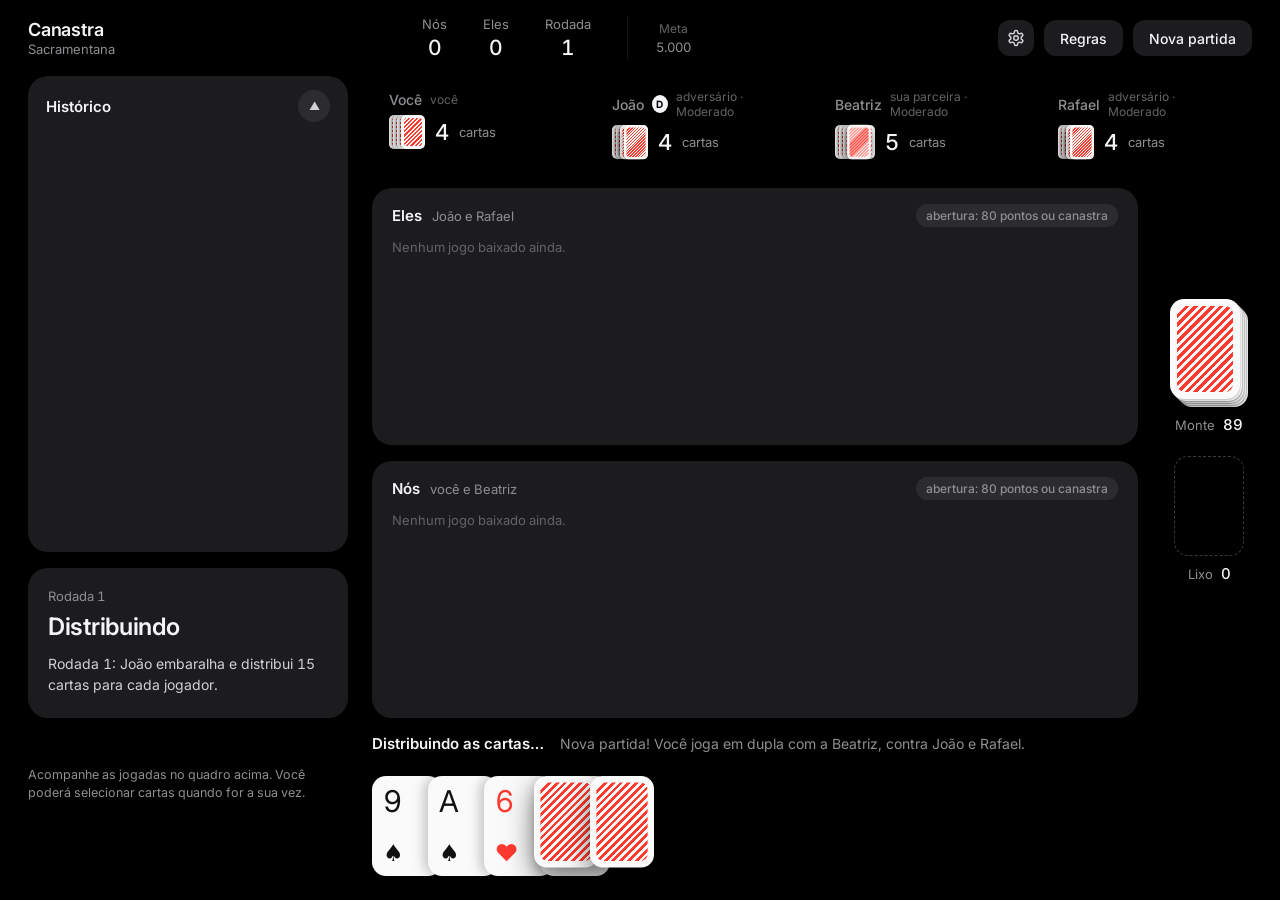
==== index.html @ 5673cb82 "Canastra Sacramentana: primeira versão online Jogo de Canastra no navegador (HTML, CSS e JavaScript," ====
<!DOCTYPE html>
<html lang="pt-BR">
<head>
  <meta charset="UTF-8">
  <meta name="viewport" content="width=device-width, initial-scale=1">
  <title>Canastra Sacramentana</title>
  <!-- Fonte Inter (parecida com a do iPhone). Sem internet, o navegador usa a fonte do sistema. -->
  <link rel="preconnect" href="https://fonts.googleapis.com">
  <link rel="preconnect" href="https://fonts.gstatic.com" crossorigin>
  <link href="https://fonts.googleapis.com/css2?family=Inter:wght@400;500;600;700&display=swap" rel="stylesheet">
  <link rel="stylesheet" href="css/style.css">
</head>
<body>
  <header class="topbar">
    <div class="brand">
      <div class="brand-title">Canastra</div>
      <div class="brand-sub">Sacramentana</div>
    </div>
    <div class="scoreboard" id="scoreboard"></div>
    <div class="topbar-actions">
      <button id="btn-settings" class="btn-small btn-gear" title="Configurações: ritmo do jogo e inteligência dos bots" aria-label="Configurações">
        <svg xmlns="http://www.w3.org/2000/svg" width="18" height="18" viewBox="0 0 24 24" fill="none" stroke="currentColor" stroke-width="2" stroke-linecap="round" stroke-linejoin="round"><path d="M12.22 2h-.44a2 2 0 0 0-2 2v.18a2 2 0 0 1-1 1.73l-.43.25a2 2 0 0 1-2 0l-.15-.08a2 2 0 0 0-2.73.73l-.22.38a2 2 0 0 0 .73 2.73l.15.1a2 2 0 0 1 1 1.72v.51a2 2 0 0 1-1 1.74l-.15.09a2 2 0 0 0-.73 2.73l.22.38a2 2 0 0 0 2.73.73l.15-.08a2 2 0 0 1 2 0l.43.25a2 2 0 0 1 1 1.73V20a2 2 0 0 0 2 2h.44a2 2 0 0 0 2-2v-.18a2 2 0 0 1 1-1.73l.43-.25a2 2 0 0 1 2 0l.15.08a2 2 0 0 0 2.73-.73l.22-.39a2 2 0 0 0-.73-2.73l-.15-.08a2 2 0 0 1-1-1.74v-.5a2 2 0 0 1 1-1.74l.15-.09a2 2 0 0 0 .73-2.73l-.22-.38a2 2 0 0 0-2.73-.73l-.15.08a2 2 0 0 1-2 0l-.43-.25a2 2 0 0 1-1-1.73V4a2 2 0 0 0-2-2z"/><circle cx="12" cy="12" r="3"/></svg>
      </button>
      <button id="btn-rules" class="btn-small">Regras</button>
      <button id="btn-new" class="btn-small">Nova partida</button>
    </div>
  </header>

  <main class="table">
    <!-- Jogadores na ordem em que jogam -->
    <section class="players">
      <div class="player" id="seat-0"></div>
      <div class="player" id="seat-1"></div>
      <div class="player" id="seat-2"></div>
      <div class="player" id="seat-3"></div>
    </section>

    <section class="board">
      <div class="panel team-area" id="team-1"></div>
      <div class="piles" id="piles"></div>
      <div class="panel team-area" id="team-0"></div>
    </section>

    <aside class="side">
      <div class="panel log" id="log-panel">
        <div class="log-header">
          <h3>Histórico</h3>
          <button id="btn-log-toggle" class="btn-icon" title="Ocultar histórico">▲</button>
        </div>
        <ol id="log"></ol>
      </div>
      <div id="narration"></div>
    </aside>
  </main>

  <footer class="player-zone">
    <div class="player-main">
      <div class="status-row">
        <div class="status" id="status"></div>
        <div class="message" id="message"></div>
      </div>
      <div class="staging" id="staging"></div>
      <div class="hand" id="hand"></div>
    </div>
    <div class="actions" id="actions"></div>
  </footer>

  <div class="toast" id="toast" role="status" aria-live="polite"></div>

  <div class="modal hidden" id="modal">
    <div class="modal-box" id="modal-box"></div>
  </div>

  <!-- A ordem importa: cada arquivo usa o que foi definido nos anteriores. -->
  <script src="js/cards.js"></script>
  <script src="js/rules.js"></script>
  <script src="js/game.js"></script>
  <script src="js/ai.js"></script>
  <script src="js/ui.js"></script>
</body>
</html>
---- css/style.css ----
/*
 * style.css — Visual do jogo
 * Tema escuro e minimalista: fundo preto, painéis cinza-escuro arredondados,
 * cartas brancas com o valor grande e verso listrado.
 */

:root {
  --bg: #000;
  --surface: #1c1c1e;     /* painéis e botões */
  --surface-2: #2c2c2e;   /* botão ao passar o mouse, etiquetas */
  --surface-3: #3a3a3c;
  --text: #f5f5f7;
  --text-2: #d1d1d6;
  --muted: #8e8e93;
  --muted-2: #636366;
  --line: rgba(255, 255, 255, 0.08);
  --yellow: #ffd60a;
  --green: #30d158;
  --orange: #ff9f0a;
  --danger: #ff453a;
  --card: #fafafa;
  --card-ink: #111;
  --card-red: #ff3b30;
  --card-w: 70px;
  --card-h: 100px;
  --radius: 20px;
  --pad: 28px;
  --side: 320px;
}

* { box-sizing: border-box; }

html { scrollbar-color: var(--surface-3) transparent; }
::-webkit-scrollbar { width: 8px; height: 8px; }
::-webkit-scrollbar-thumb { background: var(--surface-3); border-radius: 8px; }
::-webkit-scrollbar-track { background: transparent; }

body {
  margin: 0;
  height: 100vh;
  display: flex;
  flex-direction: column;
  font-family: "Inter", -apple-system, "SF Pro Text", "Segoe UI Variable", "Segoe UI", system-ui, sans-serif;
  font-feature-settings: "tnum" 1;
  -webkit-font-smoothing: antialiased;
  background: var(--bg);
  color: var(--text);
  overflow: hidden;
}

/* ---------- Botões ---------- */
button {
  font: inherit;
  font-size: 15px;
  font-weight: 500;
  color: var(--text);
  background: var(--surface);
  border: none;
  border-radius: 16px;
  height: 46px;
  padding: 0 20px;
  cursor: pointer;
  transition: background 0.15s, opacity 0.15s;
}
button:hover:not(:disabled) { background: var(--surface-2); }
button:disabled { opacity: 0.35; cursor: not-allowed; }
button.btn-primary { background: var(--card); color: #000; }
button.btn-primary:hover:not(:disabled) { background: #e5e5ea; }
button.btn-danger { color: var(--danger); }
button.btn-light { color: var(--text-2); }
button.btn-small { height: 36px; border-radius: 12px; padding: 0 16px; font-size: 14px; }
button.btn-icon {
  width: 32px;
  height: 32px;
  padding: 0;
  border-radius: 50%;
  background: var(--surface-2);
  font-size: 11px;
  color: var(--text-2);
}
button.btn-icon:hover:not(:disabled) { background: var(--surface-3); }

select {
  font: inherit;
  font-size: 14px;
  font-weight: 500;
  color: var(--text);
  background: var(--surface) url("data:image/svg+xml,%3Csvg xmlns='http://www.w3.org/2000/svg' width='10' height='6'%3E%3Cpath d='M1 1l4 4 4-4' stroke='%238e8e93' stroke-width='1.6' fill='none' stroke-linecap='round'/%3E%3C/svg%3E") no-repeat right 14px center;
  border: none;
  border-radius: 12px;
  height: 36px;
  padding: 0 36px 0 14px;
  appearance: none;
  cursor: pointer;
}

/* ---------- Barra superior ---------- */
.topbar {
  display: flex;
  align-items: center;
  gap: 40px;
  padding: 16px var(--pad) 12px;
}
.brand-title { font-size: 18px; font-weight: 600; letter-spacing: -0.2px; }
.brand-sub { font-size: 13px; color: var(--muted); margin-top: 1px; }
.scoreboard { display: flex; gap: 36px; margin: 0 auto; }
.score { display: flex; flex-direction: column; align-items: center; gap: 3px; }
.score .label { font-size: 13px; color: var(--muted); display: flex; gap: 6px; align-items: center; }
.score .value { font-size: 21px; font-weight: 500; }
.score.us .value { color: var(--text); }
/* Meta: discreta, para não competir com o placar */
.score.meta { justify-content: center; padding-left: 28px; border-left: 1px solid var(--line); }
.score.meta .label { font-size: 12px; color: var(--muted-2); }
.score.meta .value { font-size: 13px; font-weight: 400; color: var(--muted); }
.topbar-actions { display: flex; gap: 10px; align-items: center; }
/* Botão de engrenagem (configurações) */
button.btn-gear { width: 36px; padding: 0; display: flex; align-items: center; justify-content: center; color: var(--text-2); }
button.btn-gear svg { transition: transform 0.3s; }
button.btn-gear:hover svg { transform: rotate(60deg); }

/* ---------- Etiquetas ---------- */
.chip {
  display: inline-flex;
  align-items: center;
  gap: 4px;
  font-size: 12px;
  font-weight: 500;
  padding: 4px 10px;
  border-radius: 999px;
  background: var(--surface-2);
  color: var(--muted);
  white-space: nowrap;
}
.chip.green { color: var(--green); background: rgba(48, 209, 88, 0.12); }
.chip.yellow { color: var(--yellow); background: rgba(255, 214, 10, 0.12); }
.chip.red { color: var(--danger); background: rgba(255, 69, 58, 0.14); }
.chip.tiny { font-size: 10px; padding: 2px 7px; }

/* ---------- Mesa ---------- */
.table {
  flex: 1;
  min-height: 0;
  display: grid;
  grid-template-columns: var(--side) minmax(0, 1fr);
  grid-template-rows: auto minmax(0, 1fr);
  grid-template-areas:
    "side players"
    "side board";
  gap: 16px 24px;
  padding: 4px var(--pad) 0;
}

/* Jogadores */
.players { grid-area: players; display: grid; grid-template-columns: repeat(4, minmax(0, 1fr)); gap: 12px; }
.player {
  padding: 12px 16px;
  border-radius: 16px;
  border: 1.5px solid transparent;
  display: flex;
  flex-direction: column;
  gap: 6px;
  min-width: 0;
  transition: background 0.2s, border-color 0.2s;
}
.player .top { display: flex; align-items: center; gap: 8px; min-height: 20px; }
.player .name { font-size: 14px; color: var(--muted); font-weight: 500; }
.player .role { font-size: 12px; color: var(--muted-2); }
.player .dealer {
  width: 18px;
  height: 18px;
  border-radius: 50%;
  background: var(--text);
  color: #000;
  font-size: 10px;
  font-weight: 700;
  display: inline-flex;
  align-items: center;
  justify-content: center;
}
.player .mid { display: flex; align-items: center; gap: 10px; }
.player .stack { position: relative; height: 34px; flex: none; }
.player .stack .card { position: absolute; top: 0; }
.player .count { font-size: 22px; font-weight: 500; }
.player .unit { font-size: 13px; color: var(--muted); }
.player.active { background: var(--surface); border-color: var(--yellow); }
.player.active .name { color: var(--text); }
.player .playing { margin-left: auto; }
.player.active.me { border-color: var(--green); }

/* Tabuleiro: jogos das duplas, monte e lixo */
/* Duas linhas (Eles em cima, Nós embaixo) e o monte/lixo à direita, entre as duas. */
.board {
  grid-area: board;
  display: grid;
  grid-template-columns: minmax(0, 1fr) auto;
  grid-template-rows: minmax(0, 1fr) minmax(0, 1fr);
  gap: 16px 32px;
  min-height: 0;
}
#team-1 { grid-column: 1; grid-row: 1; }
#team-0 { grid-column: 1; grid-row: 2; }
.panel { background: var(--surface); border-radius: var(--radius); padding: 16px 20px; }
.team-area { min-height: 0; overflow: auto; }
.panel-header { display: flex; align-items: center; gap: 10px; margin-bottom: 12px; }
.panel-title { font-size: 15px; font-weight: 600; }
.panel-sub { font-size: 13px; color: var(--muted); }
.panel-header .chip { margin-left: auto; }

.melds { display: flex; flex-wrap: wrap; gap: 14px 22px; align-items: flex-start; }
.meld {
  display: flex;
  flex-direction: column;
  gap: 7px;
  padding: 6px;
  margin: -6px;
  border-radius: 14px;
  border: 1.5px solid transparent;
}
.meld .cards-row, .meld .red-threes { display: flex; }
.meld .cards-row .card + .card,
.meld .red-threes .card + .card { margin-left: -26px; box-shadow: -3px 0 8px rgba(0, 0, 0, 0.18); }
.meld-info { font-size: 12px; color: var(--muted); display: flex; gap: 6px; align-items: center; }
.meld.clickable { cursor: pointer; border-color: rgba(255, 69, 58, 0.55); border-style: dashed; }
.meld.clickable:hover { background: rgba(255, 69, 58, 0.08); }
/* Painel "Nós" pronto para receber uma sequência nova (clique ou soltar cartas) */
.team-area.clickable { cursor: pointer; box-shadow: inset 0 0 0 1.5px rgba(255, 69, 58, 0.45); }
.team-area.clickable:hover { box-shadow: inset 0 0 0 1.5px var(--danger); }
/* Onde as cartas arrastadas vão cair */
.drop-over { outline: 2px dashed var(--danger); outline-offset: 4px; }
.team-area.drop-over, .hand.drop-over { outline-offset: -6px; background-color: rgba(255, 69, 58, 0.06); }
.meld.drop-over { background: rgba(255, 69, 58, 0.1); }
.empty-note { font-size: 13px; color: var(--muted-2); }

/* Monte em cima do lixo, numa coluna à direita da mesa */
.piles {
  grid-column: 2;
  grid-row: 1 / span 2;
  align-self: center;
  display: flex;
  flex-direction: column;
  align-items: center;
  gap: 22px;
  padding-right: 4px;
}
.pile { display: flex; flex-direction: column; align-items: center; gap: 8px; }
.pile-meta { display: flex; align-items: center; gap: 8px; font-size: 13px; color: var(--muted); }
.pile-meta b { color: var(--text); font-weight: 500; font-size: 15px; }

/* Pilha: cartas de baixo deslocadas para dar volume; a de cima é a única que reage */
.pile-stack { position: relative; }
.pile-stack .card { position: absolute; top: 0; left: 0; }
.pile-stack .under { box-shadow: 0 1px 3px rgba(0, 0, 0, 0.6); }
.pile-stack .top { transition: transform 0.15s; }
.pile.clickable .pile-stack .top { cursor: pointer; box-shadow: 0 0 0 3px var(--danger); }
.pile.clickable .pile-stack .top:hover { transform: translateY(-10px); }
.pile.clickable { cursor: pointer; }
.pile.clickable .empty-slot { border-color: var(--danger); }
.empty-slot { width: var(--card-w); height: var(--card-h); border: 1.5px dashed var(--surface-3); border-radius: 14px; }

/* Coluna da direita: narração e histórico */
.side { grid-area: side; display: flex; flex-direction: column; gap: 16px; min-height: 0; }
.narration { display: flex; flex-direction: column; gap: 8px; min-height: 150px; padding: 20px; }
.narration .label { font-size: 13px; color: var(--muted); }
.narration .who { font-size: 24px; font-weight: 600; letter-spacing: -0.3px; }
.narration .who.mine { color: var(--green); }
.narration .what { font-size: 14px; color: var(--text-2); line-height: 1.5; white-space: pre-line; margin-top: 4px; max-height: 260px; overflow: auto; }
.narration button { margin-top: 8px; width: 100%; }
.narration kbd { font: inherit; font-size: 12px; color: #6e6e73; margin-left: 6px; }
.narration.waiting { box-shadow: inset 0 0 0 1.5px var(--yellow); }

.log { flex: 1; min-height: 0; overflow: auto; padding: 14px 18px; }
.log.collapsed { flex: none; overflow: hidden; }
.log.collapsed ol { display: none; }
.log-header { display: flex; align-items: center; justify-content: space-between; }
.log h3 { margin: 0; font-size: 15px; font-weight: 600; }
.log ol { list-style: none; margin: 10px 0 0; padding: 0; font-size: 13px; }
.log li { position: relative; padding: 8px 0 8px 16px; border-bottom: 1px solid var(--line); color: var(--text-2); line-height: 1.4; }
.log li:last-child { border-bottom: none; }
.log li::before { content: ""; position: absolute; left: 0; top: 14px; width: 6px; height: 6px; border-radius: 50%; background: var(--muted-2); }
.log li.team-0::before { background: var(--green); }
.log li.team-1::before { background: var(--orange); }
.log li.system { color: var(--muted); }

/* ---------- Cartas ---------- */
.card {
  width: var(--card-w);
  height: var(--card-h);
  background: var(--card);
  border-radius: 14px;
  position: relative;
  color: var(--card-ink);
  flex: none;
  user-select: none;
  box-shadow: 0 1px 3px rgba(0, 0, 0, 0.3);
}
.card .rank { position: absolute; top: 10px; left: 11px; font-size: 30px; font-weight: 400; line-height: 1; letter-spacing: -1px; }
.card .suit { position: absolute; bottom: 11px; left: 11px; font-size: 23px; line-height: 1; }
.card.red { color: var(--card-red); }
.card.joker { color: #5e5ce6; }
.card.joker .rank { font-size: 24px; letter-spacing: -0.5px; }
.card .suit svg { display: block; width: 1.3em; height: 1.3em; margin-left: -0.1em; }
/* Pontinho laranja = curinga */
.card.wild::before {
  content: "";
  position: absolute;
  top: 11px;
  right: 10px;
  width: 8px;
  height: 8px;
  border-radius: 50%;
  background: var(--orange);
}

.card.small { width: 46px; height: 66px; border-radius: 9px; }
.card.small .rank { font-size: 19px; top: 6px; left: 7px; letter-spacing: -0.6px; }
.card.small .suit { font-size: 15px; bottom: 7px; left: 7px; }
.card.small.joker .rank { font-size: 15px; }
.card.small.wild::before { top: 7px; right: 6px; width: 6px; height: 6px; }

/* Verso: listras diagonais vermelhas, linha e espaço com a mesma espessura */
.card.back::after {
  content: "";
  position: absolute;
  inset: 7px;
  border-radius: 8px;
  background: repeating-linear-gradient(135deg, var(--card-red) 0 3px, transparent 3px 6px);
}
.card.small.back::after { inset: 5px; border-radius: 5px; background: repeating-linear-gradient(135deg, var(--card-red) 0 2px, transparent 2px 4px); }
.card.mini { width: 24px; height: 34px; border-radius: 5px; box-shadow: -2px 0 4px rgba(0, 0, 0, 0.45); }
.card.mini.back::after { inset: 3px; border-radius: 3px; background: repeating-linear-gradient(135deg, var(--card-red) 0 1.5px, transparent 1.5px 3px); }

.card.fresh { box-shadow: 0 0 0 3px var(--yellow), 0 0 22px rgba(255, 214, 10, 0.45); }
.card.flying {
  position: fixed;
  z-index: 50;
  pointer-events: none;
  transform-origin: top left;
  margin: 0 !important;
  box-shadow: 0 12px 30px rgba(0, 0, 0, 0.55);
}

/* ---------- Zona do jogador ---------- */
.player-zone {
  display: grid;
  grid-template-columns: var(--side) minmax(0, 1fr);
  grid-template-areas: "actions main";
  gap: 24px;
  padding: 16px var(--pad) 20px;
}
.player-main { grid-area: main; min-width: 0; }
.status-row { display: flex; gap: 16px; align-items: baseline; flex-wrap: wrap; min-height: 22px; }
.status { font-size: 15px; font-weight: 600; display: flex; align-items: center; gap: 8px; }
.player-zone.active .status { color: var(--green); }
.player-zone.active .status::before { content: ""; width: 8px; height: 8px; border-radius: 50%; background: var(--green); }
.message { font-size: 14px; color: var(--muted); }
.message.error { color: var(--danger); font-weight: 500; }
.message.ok { color: var(--green); }

.staging {
  display: none;
  gap: 14px;
  align-items: center;
  margin-top: 12px;
  padding: 10px 14px;
  border-radius: 16px;
  border: 1.5px dashed rgba(255, 214, 10, 0.5);
  flex-wrap: wrap;
}
.staging.visible { display: flex; }
.staging .stage-title { font-size: 13px; font-weight: 600; color: var(--yellow); line-height: 1.4; }
.staging .stage-title small { font-size: 11.5px; font-weight: 500; color: var(--muted); }
.staging.clickable { cursor: pointer; border-color: rgba(255, 69, 58, 0.55); }
.staging.clickable:hover { background: rgba(255, 69, 58, 0.05); }
.staging.drop-over { outline-offset: 2px; background: rgba(255, 69, 58, 0.06); }
/* Botão pequeno "Desfazer" embaixo de cada jogo da abertura */
button.meld-undo {
  height: 22px;
  padding: 0 8px;
  border-radius: 8px;
  font-size: 12px;
  font-weight: 500;
  color: var(--text-2);
  background: var(--surface-2);
}
button.meld-undo:hover:not(:disabled) { background: var(--surface-3); color: var(--danger); }
/* Carta da área amarela que pode voltar para a mão (clique) */
.staging .card.removable { cursor: pointer; transition: transform 0.15s, box-shadow 0.15s; }
.staging .card.removable:hover { transform: translateY(-8px); box-shadow: 0 0 0 2px var(--danger), -3px 0 8px rgba(0, 0, 0, 0.18); }

/* Janela "Como você quer montar?": cada opção é um quadro clicável */
.arrangements { display: flex; flex-direction: column; gap: 12px; margin-top: 16px; }
.arrangement {
  display: flex;
  flex-direction: column;
  gap: 12px;
  padding: 14px 16px 12px;
  border-radius: 16px;
  background: var(--surface-2);
  border: 1.5px solid transparent;
  cursor: pointer;
  transition: border-color 0.15s, background 0.15s;
}
.arrangement:hover, .arrangement:focus-visible { border-color: var(--danger); background: var(--surface-3); outline: none; }
.arrangement .arr-label { font-size: 13px; font-weight: 600; color: var(--text-2); }
.arrangement .arr-melds { display: flex; flex-wrap: wrap; gap: 14px 28px; }
.arrangement .meld { margin: 0; padding: 0; }
.arrangement .meld-info .clean { color: var(--green); }
.card.pick-wild { box-shadow: 0 0 0 2.5px var(--yellow), -3px 0 8px rgba(0, 0, 0, 0.18); }

.hand { display: flex; flex-wrap: wrap; padding-top: 20px; min-height: 124px; row-gap: 10px; }
.hand .card { margin-right: -14px; cursor: pointer; transition: transform 0.15s; box-shadow: -4px 0 12px rgba(0, 0, 0, 0.22); }
.hand .card:hover { transform: translateY(-6px); }
.hand.locked .card { cursor: default; }
.hand.locked .card:hover { transform: none; }
.hand .card.selected { transform: translateY(-16px); box-shadow: 0 0 0 3px var(--danger), -4px 0 12px rgba(0, 0, 0, 0.22); }
.hand .card.fresh { box-shadow: 0 0 0 3px var(--yellow), 0 0 22px rgba(255, 214, 10, 0.45); }
.hand .card.selected.fresh { box-shadow: 0 0 0 3px var(--danger), -4px 0 12px rgba(0, 0, 0, 0.22); }
.hand .card.new::after {
  content: "nova";
  position: absolute;
  bottom: 9px;
  right: 8px;
  font-size: 10px;
  font-weight: 600;
  background: var(--yellow);
  color: #000;
  border-radius: 6px;
  padding: 1px 5px;
}

.actions { grid-area: actions; display: grid; grid-template-columns: 1fr 1fr; gap: 10px; align-content: start; padding-top: 32px; }
.actions button { padding: 0 12px; font-size: 14px; }
.actions button:only-of-type { grid-column: 1 / -1; }
.actions button.full { grid-column: 1 / -1; display: flex; align-items: center; justify-content: center; gap: 8px; }
.actions button.full svg { flex: none; }
.actions .hint { grid-column: 1 / -1; font-size: 12.5px; color: var(--muted); line-height: 1.45; }

/* ---------- Cartas citadas nos textos (histórico e quadro da jogada) ---------- */
.cardtag {
  display: inline-block;
  background: var(--card);
  color: var(--card-ink);
  border-radius: 5px;
  padding: 0 5px;
  margin: 1px 1px;
  font-size: 0.92em;
  font-weight: 600;
  line-height: 1.45;
  white-space: nowrap;
}
.cardtag.red { color: var(--card-red); }
.cardtag.joker { color: #5e5ce6; }

/* ---------- Aviso flutuante ---------- */
.toast {
  position: fixed;
  left: 50%;
  bottom: 190px;
  transform: translate(-50%, 12px);
  max-width: 560px;
  width: max-content;
  background: var(--surface-2);
  color: var(--text);
  border: 1px solid rgba(255, 69, 58, 0.5);
  border-radius: 14px;
  padding: 12px 18px;
  font-size: 14px;
  line-height: 1.45;
  box-shadow: 0 12px 32px rgba(0, 0, 0, 0.6);
  opacity: 0;
  pointer-events: none;
  transition: opacity 0.2s, transform 0.2s;
  z-index: 40;
}
.toast.show { opacity: 1; transform: translate(-50%, 0); }

/* ---------- Janelas (modal) ---------- */
.modal {
  position: fixed;
  inset: 0;
  background: rgba(0, 0, 0, 0.72);
  backdrop-filter: blur(6px);
  display: flex;
  align-items: center;
  justify-content: center;
  z-index: 10;
  padding: 16px;
}
.modal.hidden { display: none; }
.modal-box {
  background: var(--surface);
  color: var(--text);
  border-radius: 24px;
  padding: 28px 32px;
  max-width: 640px;
  width: 100%;
  max-height: 88vh;
  overflow: auto;
}
.modal-box h2 { margin: 0 0 6px; font-size: 22px; font-weight: 600; letter-spacing: -0.3px; }
.modal-box h3 { margin: 22px 0 8px; font-size: 15px; font-weight: 600; }
.modal-box p { color: var(--muted); margin: 6px 0; font-size: 14px; }
.modal-box p strong { color: var(--text); font-size: 17px; }
.modal-box table { width: 100%; border-collapse: collapse; margin: 14px 0; font-size: 14px; }
.modal-box th { color: var(--muted); font-weight: 500; font-size: 13px; }
.modal-box th, .modal-box td { padding: 9px 8px; border-bottom: 1px solid var(--line); text-align: right; }
.modal-box th:first-child, .modal-box td:first-child { text-align: left; }
.modal-box td:first-child { color: var(--text-2); }
.modal-box tr.total td { font-weight: 600; color: var(--text); border-bottom: none; border-top: 1px solid var(--surface-3); }
.modal-box ul { padding-left: 18px; color: var(--text-2); font-size: 14px; line-height: 1.5; }
.modal-box li { margin-bottom: 5px; }
/* Placar acumulado em destaque */
.modal-box .hero { display: grid; grid-template-columns: 1fr 1fr; gap: 12px; margin: 18px 0 6px; }
.hero-score { background: var(--surface-2); border-radius: 18px; padding: 16px 18px; display: flex; flex-direction: column; gap: 2px; }
.hero-score .label { font-size: 13px; color: var(--muted); }
.hero-score .value { font-size: 36px; font-weight: 600; letter-spacing: -0.8px; line-height: 1.15; }
.hero-score .delta { font-size: 13px; color: var(--muted); }
.hero-score.us { box-shadow: inset 0 0 0 1.5px rgba(48, 209, 88, 0.55); }

/* Cartas que ficaram na mão: recolhido, com um botão + para expandir (vira − quando aberto) */
.hands-box { margin-top: 8px; border-top: 1px solid var(--line); padding-top: 12px; }
.hands-box summary {
  cursor: pointer;
  list-style: none;
  font-size: 15px;
  font-weight: 600;
  display: flex;
  align-items: center;
  gap: 12px;
  padding: 8px 10px;
  margin: 0 -10px;
  border-radius: 14px;
  transition: background 0.15s;
}
.hands-box summary:hover { background: var(--surface-2); }
.hands-box summary::-webkit-details-marker { display: none; }
/* O "+" é desenhado com duas barras (sempre centralizado, qualquer que seja a fonte) */
.hands-box summary::before {
  content: "";
  flex: none;
  width: 30px;
  height: 30px;
  border-radius: 50%;
  background:
    linear-gradient(#000, #000) center / 12px 2px no-repeat,
    linear-gradient(#000, #000) center / 2px 12px no-repeat,
    var(--card);
  transition: transform 0.15s;
}
.hands-box summary:hover::before { transform: scale(1.08); }
/* Aberto: só a barra deitada (vira "−") */
.hands-box[open] summary::before {
  background:
    linear-gradient(#000, #000) center / 12px 2px no-repeat,
    var(--card);
}
.hands-box summary .count { font-size: 12px; font-weight: 500; color: var(--muted); background: var(--surface-2); border-radius: 999px; padding: 1px 8px; }
.modal-box .hands { list-style: none; padding: 0; margin: 12px 0 0; }
.modal-box .hands li { display: flex; gap: 12px; align-items: baseline; padding: 6px 0; }
.modal-box .hands li b { min-width: 64px; color: var(--text-2); font-weight: 500; }
.modal-box .hands .none { color: var(--muted); font-size: 13px; }
.modal-box button { background: var(--surface-2); }
.modal-box button:hover:not(:disabled) { background: var(--surface-3); }
.modal-box button.btn-primary { background: var(--card); color: #000; }
.modal-box .modal-actions { display: flex; justify-content: flex-end; gap: 10px; margin-top: 18px; }

/* Página de configurações */
.modal-box .set-row {
  display: flex;
  align-items: center;
  justify-content: space-between;
  gap: 16px;
  padding: 10px 0;
  border-bottom: 1px solid var(--line);
}
.modal-box .set-who { display: flex; flex-direction: column; gap: 2px; font-size: 14px; }
.modal-box .set-who b { font-weight: 600; }
.modal-box .set-who span { color: var(--muted); font-size: 13px; }
.modal-box .set-row select { flex: none; min-width: 190px; background-color: var(--surface-2); }
.modal-box .set-note { font-size: 13px; margin-top: 12px; }
.modal-box .set-help { margin-top: 10px; }
.modal-box .set-help ul { margin: 10px 0 0; padding-left: 18px; }
.modal-box .set-help li { margin-bottom: 8px; }

/* ---------- Telas menores ---------- */
@media (max-width: 1100px) {
  body { overflow: auto; height: auto; min-height: 100vh; }
  .table { grid-template-columns: minmax(0, 1fr); grid-template-areas: "players" "board" "side"; }
  .board { grid-template-columns: minmax(0, 1fr); grid-template-rows: auto; }
  #team-1, #team-0, .piles { grid-column: 1; grid-row: auto; }
  .piles { justify-self: center; }
  .team-area { min-height: 130px; }
  .log { max-height: 220px; }
  .player-zone { grid-template-columns: minmax(0, 1fr); grid-template-areas: "main" "actions"; }
  .actions { padding-top: 0; }
  .topbar { flex-wrap: wrap; gap: 16px; }
  .scoreboard { order: 3; width: 100%; justify-content: space-around; margin: 0; }
}
@media (max-width: 640px) {
  :root { --pad: 16px; }
  .players { grid-template-columns: repeat(2, minmax(0, 1fr)); }
}
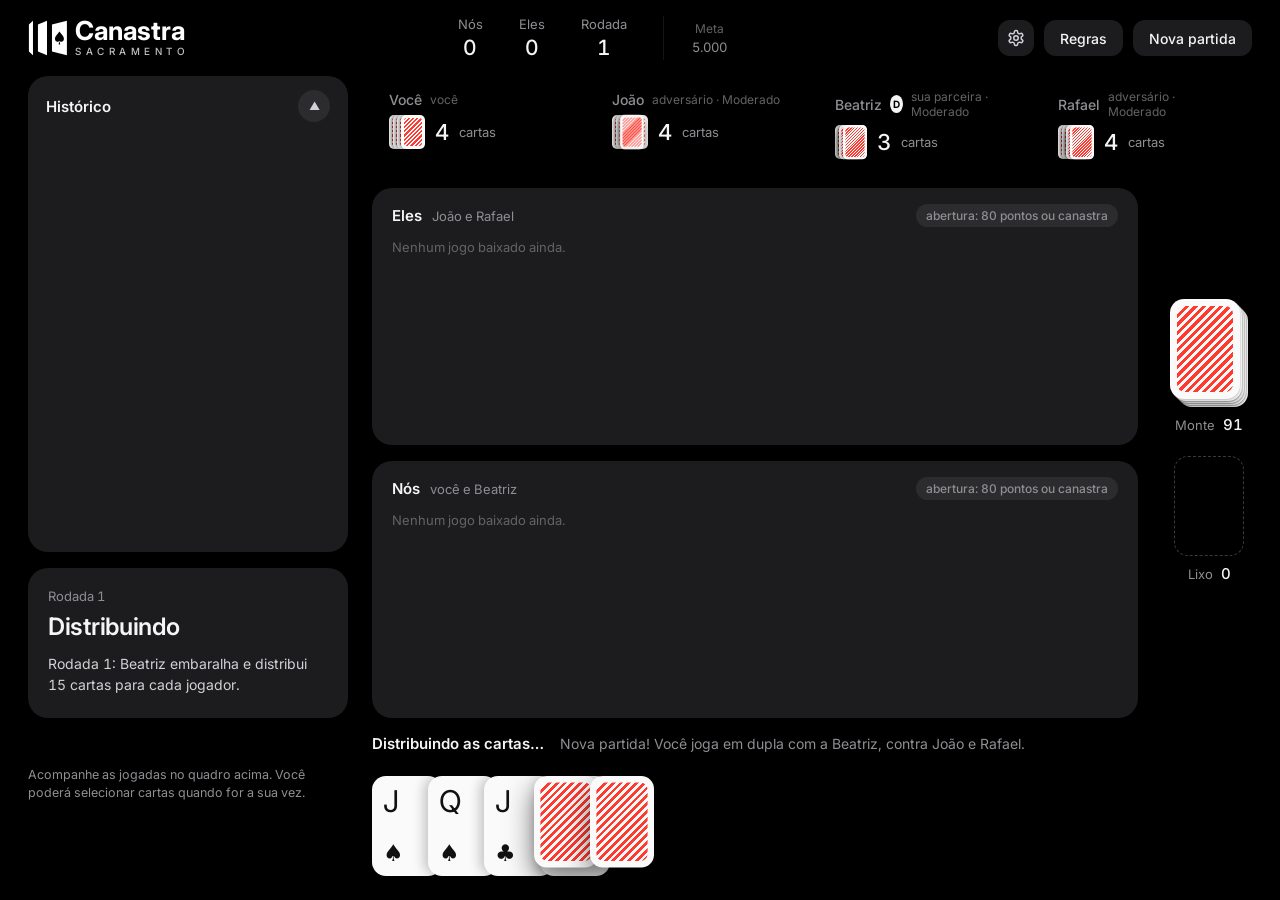
==== commit a12df610: "Logo novo no topo do jogo Três cartas girando em perspectiva, com espadas na última carta, e o nome " ====
--- a/index.html
+++ b/index.html
@@ -12,9 +12,18 @@
 </head>
 <body>
   <header class="topbar">
+    <!-- Logo (o mesmo desenho do arquivo logo.svg, recortado sem a margem preta) -->
     <div class="brand">
-      <div class="brand-title">Canastra</div>
-      <div class="brand-sub">Sacramentana</div>
+      <svg class="brand-logo" xmlns="http://www.w3.org/2000/svg" viewBox="38 58 350 84" role="img" aria-label="Canastra Sacramento">
+        <g fill="#fff">
+          <path d="M40 70 L49 62 L49 138 L40 130 Z"/>
+          <path d="M60 70 L80 62 L80 138 L60 130 Z"/>
+          <path d="M91 70 L124 62 L124 138 L91 130 Z"/>
+        </g>
+        <path fill="#000" transform="translate(107.5 100) scale(0.9) translate(-133 -90)" d="M133 74 C127 82 122 86 122 92 C122 97 126 100 130 99 C131.5 98.7 132.4 98 133 97 L131 106 L135 106 L133 97 C133.6 98 134.5 98.7 136 99 C140 100 144 97 144 92 C144 86 139 82 133 74 Z"/>
+        <text x="141" y="104" fill="#fff" font-family="Inter, 'Segoe UI', Arial, sans-serif" font-size="58" font-weight="700" textLength="245" lengthAdjust="spacing">Canastra</text>
+        <text x="143" y="138" fill="#fff" font-family="Inter, 'Segoe UI', Arial, sans-serif" font-size="22" font-weight="500" textLength="241" lengthAdjust="spacing" opacity="0.75">SACRAMENTO</text>
+      </svg>
     </div>
     <div class="scoreboard" id="scoreboard"></div>
     <div class="topbar-actions">
--- a/css/style.css
+++ b/css/style.css
@@ -101,8 +101,8 @@
   gap: 40px;
   padding: 16px var(--pad) 12px;
 }
-.brand-title { font-size: 18px; font-weight: 600; letter-spacing: -0.2px; }
-.brand-sub { font-size: 13px; color: var(--muted); margin-top: 1px; }
+.brand { display: flex; align-items: center; }
+.brand-logo { height: 38px; width: auto; display: block; }
 .scoreboard { display: flex; gap: 36px; margin: 0 auto; }
 .score { display: flex; flex-direction: column; align-items: center; gap: 3px; }
 .score .label { font-size: 13px; color: var(--muted); display: flex; gap: 6px; align-items: center; }
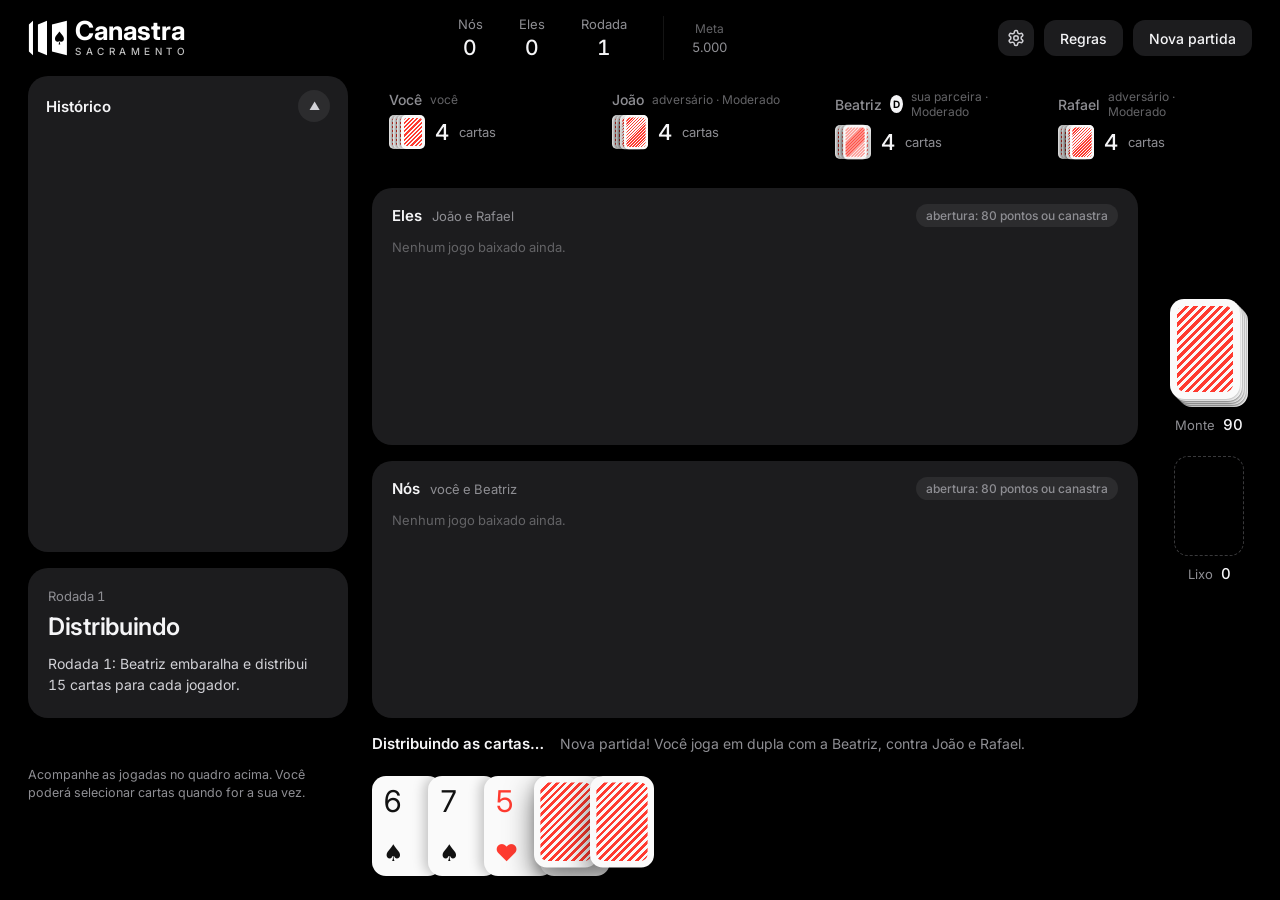
==== commit 864eebb3: "Novo nome: Canastra Sacramento Título da página, testes, comentários e README com o nome novo e o no" ====
--- a/index.html
+++ b/index.html
@@ -3,7 +3,7 @@
 <head>
   <meta charset="UTF-8">
   <meta name="viewport" content="width=device-width, initial-scale=1">
-  <title>Canastra Sacramentana</title>
+  <title>Canastra Sacramento</title>
   <!-- Fonte Inter (parecida com a do iPhone). Sem internet, o navegador usa a fonte do sistema. -->
   <link rel="preconnect" href="https://fonts.googleapis.com">
   <link rel="preconnect" href="https://fonts.gstatic.com" crossorigin>
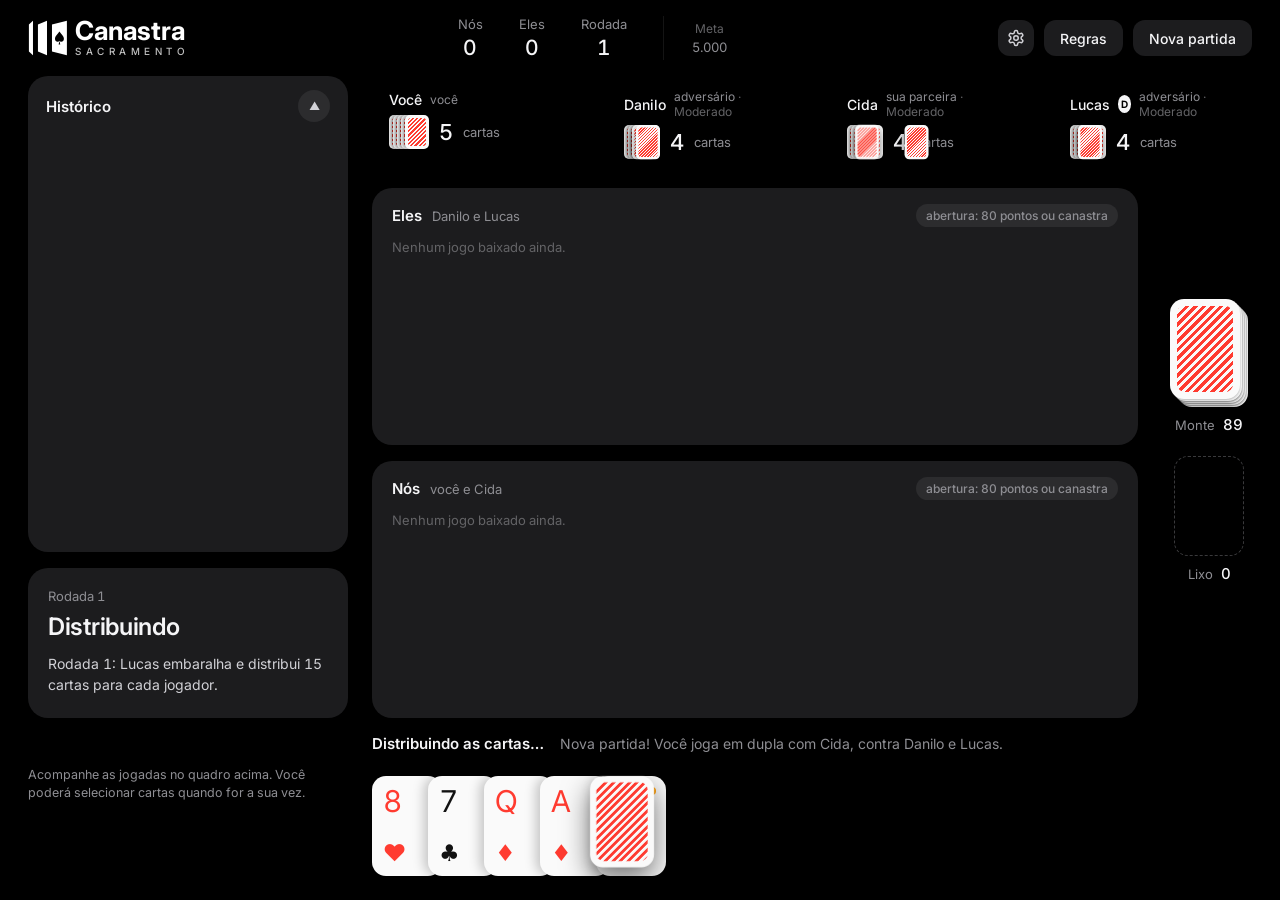
==== commit 045df8e9: "Novo Mestre (IA avançada), torneio de bots e níveis renomeados - js/mestre.js: novo nível Mestre (mó" ====
--- a/index.html
+++ b/index.html
@@ -85,6 +85,7 @@
   <script src="js/rules.js"></script>
   <script src="js/game.js"></script>
   <script src="js/ai.js"></script>
+  <script src="js/mestre.js"></script>
   <script src="js/ui.js"></script>
 </body>
 </html>
--- a/css/style.css
+++ b/css/style.css
@@ -163,8 +163,9 @@
   transition: background 0.2s, border-color 0.2s;
 }
 .player .top { display: flex; align-items: center; gap: 8px; min-height: 20px; }
-.player .name { font-size: 14px; color: var(--muted); font-weight: 500; }
-.player .role { font-size: 12px; color: var(--muted-2); }
+.player .name { font-size: 14px; color: var(--text); font-weight: 500; }
+.player .role { font-size: 12px; color: var(--muted-2); }       /* nível de inteligência */
+.player .role .role-name { color: var(--muted); }                /* parceiro(a) / adversário(a) */
 .player .dealer {
   width: 18px;
   height: 18px;
@@ -207,6 +208,12 @@
 .panel-header .chip { margin-left: auto; }
 
 .melds { display: flex; flex-wrap: wrap; gap: 14px 22px; align-items: flex-start; }
+
+/* Tamanho das cartas de cada área (escolhido na engrenagem). 1 = tamanho normal. */
+:root { --zoom-table: 1; --zoom-hand: 1; --zoom-piles: 1; }
+.team-area .melds, .staging .meld { zoom: var(--zoom-table); }
+.hand { zoom: var(--zoom-hand); }
+.piles { zoom: var(--zoom-piles); }
 .meld {
   display: flex;
   flex-direction: column;
@@ -261,7 +268,41 @@
 .side { grid-area: side; display: flex; flex-direction: column; gap: 16px; min-height: 0; }
 .narration { display: flex; flex-direction: column; gap: 8px; min-height: 150px; padding: 20px; }
 .narration .label { font-size: 13px; color: var(--muted); }
-.narration .who { font-size: 24px; font-weight: 600; letter-spacing: -0.3px; }
+.narration .who { font-size: 24px; font-weight: 600; letter-spacing: -0.3px; display: flex; align-items: center; gap: 10px; }
+
+/* Fotos dos personagens (bots): o busto inteiro, sem moldura, com fundo transparente.
+   A altura é fixa e a largura acompanha a proporção de cada imagem. */
+.avatar {
+  height: 54px;
+  width: auto;
+  flex: none;
+  user-select: none;
+  filter: drop-shadow(0 2px 6px rgba(0, 0, 0, 0.35));
+}
+.avatar.narr { height: 40px; }
+.avatar.small { height: 42px; }
+.player .info { display: flex; flex-direction: column; gap: 6px; min-width: 0; flex: 1; }
+.player:has(.avatar) { flex-direction: row; align-items: flex-end; gap: 12px; }
+/* No quadro do jogador, a base da foto fica alinhada com a base das cartas */
+.player .avatar { height: 66px; }
+.modal-box .set-row .set-who { flex: 1; }
+.modal-box .set-check { cursor: pointer; }
+.modal-box .set-check input { width: 20px; height: 20px; accent-color: var(--green); cursor: pointer; flex: none; }
+
+/* ---------- Modo depuração ---------- */
+/* Cartas do bot viradas para cima, no quadro do jogador */
+.player .bot-hand { font-size: 11px; line-height: 1.9; max-width: 100%; }
+.player .bot-hand .cardtag { margin: 0 2px 0 0; }
+/* "Por quê?": motivos de cada decisão do bot */
+details.why { margin-top: 4px; font-size: 12.5px; color: var(--text-2); }
+details.why summary { cursor: pointer; color: var(--yellow); font-weight: 600; font-size: 13px; list-style: none; }
+details.why summary::-webkit-details-marker { display: none; }
+details.why summary::before { content: "▸ "; }
+details.why[open] summary::before { content: "▾ "; }
+details.why ul { margin: 6px 0 0; padding-left: 16px; line-height: 1.5; }
+details.why li { margin-bottom: 5px; }
+.narration details.why ul { max-height: 260px; overflow: auto; }
+.log li.debug { list-style: none; }
 .narration .who.mine { color: var(--green); }
 .narration .what { font-size: 14px; color: var(--text-2); line-height: 1.5; white-space: pre-line; margin-top: 4px; max-height: 260px; overflow: auto; }
 .narration button { margin-top: 8px; width: 100%; }
@@ -501,12 +542,25 @@
 .modal-box h3 { margin: 22px 0 8px; font-size: 15px; font-weight: 600; }
 .modal-box p { color: var(--muted); margin: 6px 0; font-size: 14px; }
 .modal-box p strong { color: var(--text); font-size: 17px; }
-.modal-box table { width: 100%; border-collapse: collapse; margin: 14px 0; font-size: 14px; }
+.modal-box table { width: 100%; border-collapse: separate; border-spacing: 0; margin: 14px 0; font-size: 14px; }
 .modal-box th { color: var(--muted); font-weight: 500; font-size: 13px; }
 .modal-box th, .modal-box td { padding: 9px 8px; border-bottom: 1px solid var(--line); text-align: right; }
 .modal-box th:first-child, .modal-box td:first-child { text-align: left; }
 .modal-box td:first-child { color: var(--text-2); }
-.modal-box tr.total td { font-weight: 600; color: var(--text); border-bottom: none; border-top: 1px solid var(--surface-3); }
+/* Tarja "Total da rodada": fundo cinza, borda verde e cantos arredondados */
+.modal-box tr.total td {
+  font-weight: 600;
+  color: var(--text);
+  background: var(--surface-2);
+  border-top: 1.5px solid rgba(48, 209, 88, 0.6);
+  border-bottom: 1.5px solid rgba(48, 209, 88, 0.6);
+  padding-top: 12px;
+  padding-bottom: 12px;
+}
+.modal-box tr.total td:first-child { border-left: 1.5px solid rgba(48, 209, 88, 0.6); border-radius: 12px 0 0 12px; padding-left: 14px; }
+.modal-box tr.total td:last-child { border-right: 1.5px solid rgba(48, 209, 88, 0.6); border-radius: 0 12px 12px 0; padding-right: 14px; }
+/* Linha logo acima da tarja: sem a risca de baixo, para a tarja respirar */
+.modal-box tr:has(+ tr.total) td { border-bottom: none; }
 .modal-box ul { padding-left: 18px; color: var(--text-2); font-size: 14px; line-height: 1.5; }
 .modal-box li { margin-bottom: 5px; }
 /* Placar acumulado em destaque */
@@ -515,7 +569,7 @@
 .hero-score .label { font-size: 13px; color: var(--muted); }
 .hero-score .value { font-size: 36px; font-weight: 600; letter-spacing: -0.8px; line-height: 1.15; }
 .hero-score .delta { font-size: 13px; color: var(--muted); }
-.hero-score.us { box-shadow: inset 0 0 0 1.5px rgba(48, 209, 88, 0.55); }
+.hero-score.us { box-shadow: inset 0 0 0 1.5px rgba(255, 255, 255, 0.14); }
 
 /* Cartas que ficaram na mão: recolhido, com um botão + para expandir (vira − quando aberto) */
 .hands-box { margin-top: 8px; border-top: 1px solid var(--line); padding-top: 12px; }
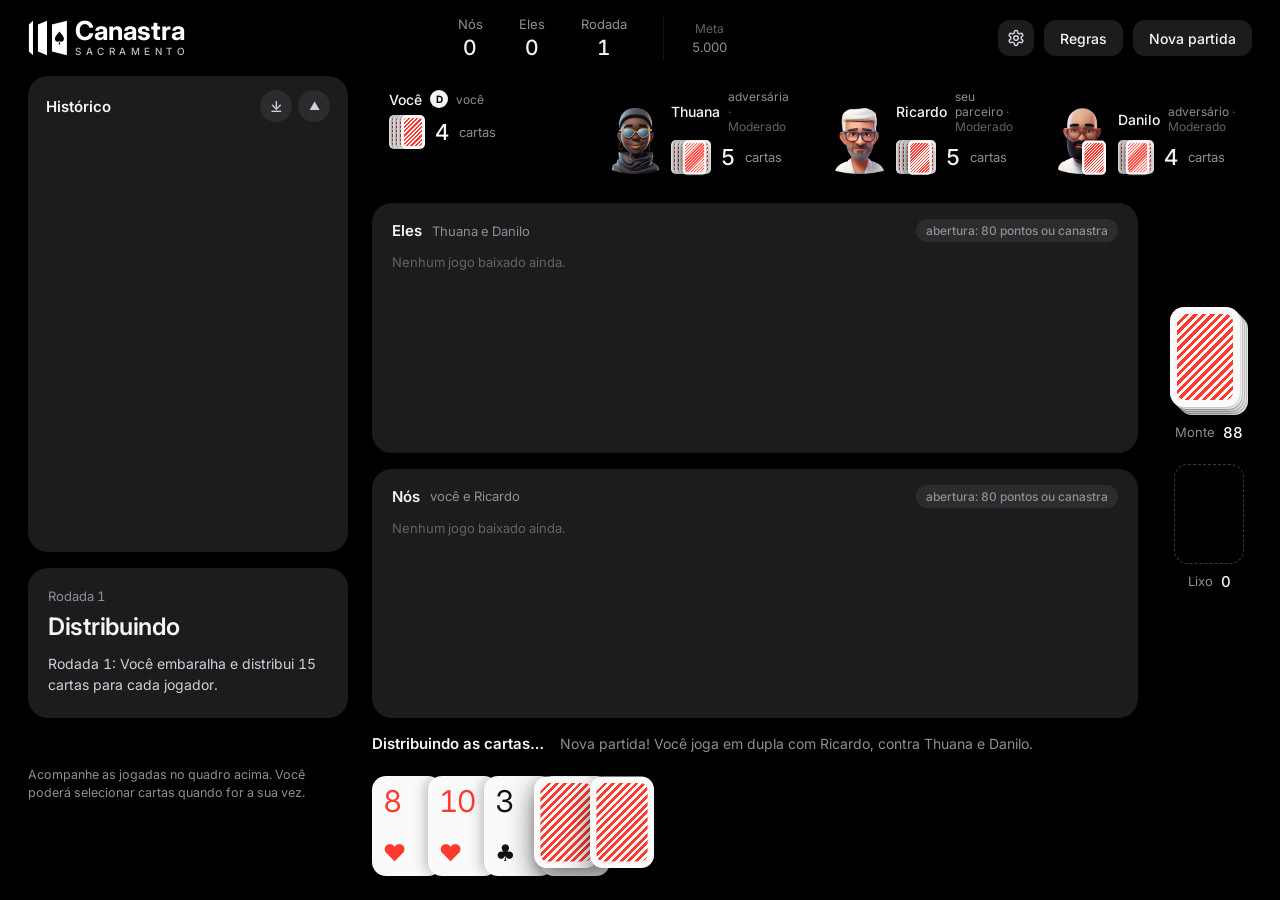
==== commit 0e11bdbb: "Histórico de jogadas: gravação, marcar jogadas duvidosas e página de análise Co-Authored-By: Claude " ====
--- a/index.html
+++ b/index.html
@@ -54,6 +54,7 @@
       <div class="panel log" id="log-panel">
         <div class="log-header">
           <h3>Histórico</h3>
+          <button id="btn-log-download" class="btn-icon" title="Baixar o histórico da partida (para conferir as jogadas)" aria-label="Baixar o histórico">⤓</button>
           <button id="btn-log-toggle" class="btn-icon" title="Ocultar histórico">▲</button>
         </div>
         <ol id="log"></ol>
@@ -86,6 +87,7 @@
   <script src="js/game.js"></script>
   <script src="js/ai.js"></script>
   <script src="js/mestre.js"></script>
+  <script src="js/historico.js"></script>
   <script src="js/ui.js"></script>
 </body>
 </html>
--- a/css/style.css
+++ b/css/style.css
@@ -312,7 +312,20 @@
 .log { flex: 1; min-height: 0; overflow: auto; padding: 14px 18px; }
 .log.collapsed { flex: none; overflow: hidden; }
 .log.collapsed ol { display: none; }
-.log-header { display: flex; align-items: center; justify-content: space-between; }
+.log-header { display: flex; align-items: center; justify-content: space-between; gap: 6px; }
+.log-header h3 { flex: 1; }
+#btn-log-download { font-size: 15px; }
+/* Número da jogada e marca ⚑ (jogada duvidosa, para conferir depois) */
+.log li .turn-tag { float: right; display: inline-flex; align-items: center; gap: 2px; margin-left: 8px; }
+.log .turn-no { font-size: 11px; color: var(--muted); font-variant-numeric: tabular-nums; }
+.log button.flag { height: auto; padding: 0 3px; border-radius: 6px; background: none; font-size: 13px; line-height: 1.2; color: var(--muted-2); }
+.log button.flag:hover:not(:disabled) { background: var(--surface-2); color: var(--text-2); }
+.log button.flag.on { color: var(--danger); }
+.narration { position: relative; }
+.narration button.narr-flag { position: absolute; top: 14px; right: 14px; width: auto; height: 28px; margin: 0; padding: 0 10px;
+  border-radius: 99px; background: var(--surface-2); color: var(--muted); font-size: 12px; }
+.narration button.narr-flag:hover:not(:disabled) { background: var(--surface-3); color: var(--text-2); }
+.narration button.narr-flag.on { color: var(--danger); }
 .log h3 { margin: 0; font-size: 15px; font-weight: 600; }
 .log ol { list-style: none; margin: 10px 0 0; padding: 0; font-size: 13px; }
 .log li { position: relative; padding: 8px 0 8px 16px; border-bottom: 1px solid var(--line); color: var(--text-2); line-height: 1.4; }
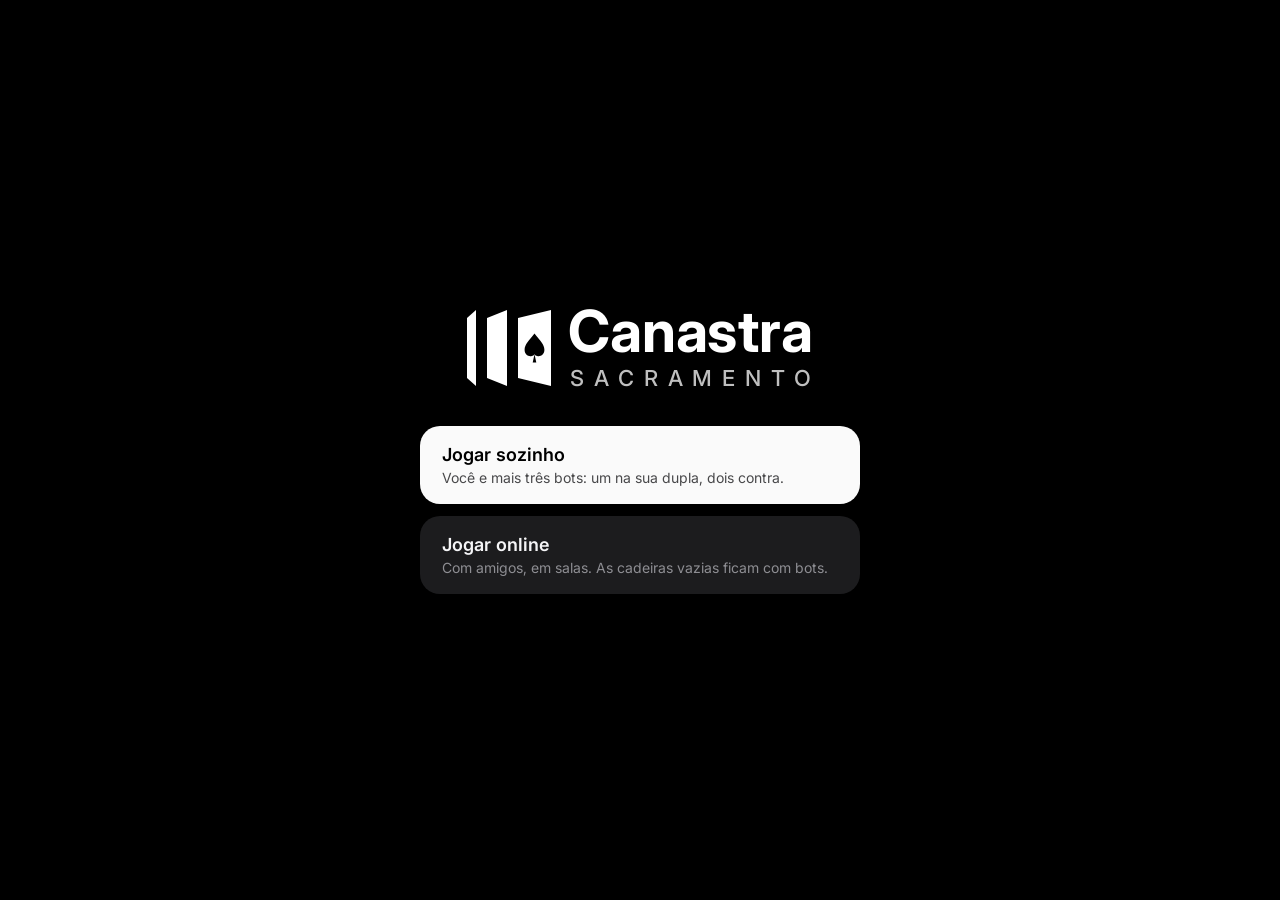
==== commit bd105f83: "Modo online: tela inicial, salas com mesa redonda e partida entre pessoas - Tela inicial: Jogar sozi" ====
--- a/index.html
+++ b/index.html
@@ -27,6 +27,9 @@
     </div>
     <div class="scoreboard" id="scoreboard"></div>
     <div class="topbar-actions">
+      <button id="btn-home" class="btn-small btn-gear" title="Voltar ao início (jogar sozinho ou online)" aria-label="Início">
+        <svg xmlns="http://www.w3.org/2000/svg" width="18" height="18" viewBox="0 0 24 24" fill="none" stroke="currentColor" stroke-width="2" stroke-linecap="round" stroke-linejoin="round"><path d="M15 21v-8a1 1 0 0 0-1-1h-4a1 1 0 0 0-1 1v8"/><path d="M3 10a2 2 0 0 1 .709-1.528l7-6a2 2 0 0 1 2.582 0l7 6A2 2 0 0 1 21 10v9a2 2 0 0 1-2 2H5a2 2 0 0 1-2-2z"/></svg>
+      </button>
       <button id="btn-settings" class="btn-small btn-gear" title="Configurações: ritmo do jogo e inteligência dos bots" aria-label="Configurações">
         <svg xmlns="http://www.w3.org/2000/svg" width="18" height="18" viewBox="0 0 24 24" fill="none" stroke="currentColor" stroke-width="2" stroke-linecap="round" stroke-linejoin="round"><path d="M12.22 2h-.44a2 2 0 0 0-2 2v.18a2 2 0 0 1-1 1.73l-.43.25a2 2 0 0 1-2 0l-.15-.08a2 2 0 0 0-2.73.73l-.22.38a2 2 0 0 0 .73 2.73l.15.1a2 2 0 0 1 1 1.72v.51a2 2 0 0 1-1 1.74l-.15.09a2 2 0 0 0-.73 2.73l.22.38a2 2 0 0 0 2.73.73l.15-.08a2 2 0 0 1 2 0l.43.25a2 2 0 0 1 1 1.73V20a2 2 0 0 0 2 2h.44a2 2 0 0 0 2-2v-.18a2 2 0 0 1 1-1.73l.43-.25a2 2 0 0 1 2 0l.15.08a2 2 0 0 0 2.73-.73l.22-.39a2 2 0 0 0-.73-2.73l-.15-.08a2 2 0 0 1-1-1.74v-.5a2 2 0 0 1 1-1.74l.15-.09a2 2 0 0 0 .73-2.73l-.22-.38a2 2 0 0 0-2.73-.73l-.15.08a2 2 0 0 1-2 0l-.43-.25a2 2 0 0 1-1-1.73V4a2 2 0 0 0-2-2z"/><circle cx="12" cy="12" r="3"/></svg>
       </button>
@@ -81,6 +84,9 @@
     <div class="modal-box" id="modal-box"></div>
   </div>
 
+  <!-- Tela inicial e telas do modo online (por cima da mesa) -->
+  <div class="telas hidden" id="telas"></div>
+
   <!-- A ordem importa: cada arquivo usa o que foi definido nos anteriores. -->
   <script src="js/cards.js"></script>
   <script src="js/rules.js"></script>
@@ -88,6 +94,11 @@
   <script src="js/ai.js"></script>
   <script src="js/mestre.js"></script>
   <script src="js/historico.js"></script>
+  <script src="js/firebase-config.js"></script>
+  <script src="js/rede.js"></script>
+  <script src="js/mesa.js"></script>
+  <script src="js/espelho.js"></script>
+  <script src="js/online.js"></script>
   <script src="js/ui.js"></script>
 </body>
 </html>
--- a/css/style.css
+++ b/css/style.css
@@ -281,6 +281,21 @@
 }
 .avatar.narr { height: 40px; }
 .avatar.small { height: 42px; }
+/* Pessoa no modo online: a inicial do nome num círculo, no lugar da foto */
+.avatar.letra {
+  display: inline-flex;
+  align-items: center;
+  justify-content: center;
+  aspect-ratio: 1;
+  border-radius: 50%;
+  background: var(--surface-3);
+  color: var(--text);
+  font-size: 22px;
+  font-weight: 600;
+  filter: none;
+}
+.avatar.letra.narr, .avatar.letra.small { font-size: 17px; }
+body.online #btn-new { display: none; } /* no online, a partida é da sala */
 .player .info { display: flex; flex-direction: column; gap: 6px; min-width: 0; flex: 1; }
 .player:has(.avatar) { flex-direction: row; align-items: flex-end; gap: 12px; }
 /* No quadro do jogador, a base da foto fica alinhada com a base das cartas */
@@ -649,6 +664,156 @@
 .modal-box .set-help ul { margin: 10px 0 0; padding-left: 18px; }
 .modal-box .set-help li { margin-bottom: 8px; }
 
+/* ---------- Tela inicial e modo online (por cima da mesa) ---------- */
+.telas {
+  position: fixed;
+  inset: 0;
+  z-index: 15;
+  background: var(--bg);
+  overflow: auto;
+  display: flex;
+  justify-content: center;
+  padding: 40px 16px;
+}
+.telas.hidden { display: none; }
+body.com-tela { overflow: hidden; } /* a mesa por trás não rola enquanto uma tela está aberta */
+.tela-caixa { width: 100%; max-width: 440px; margin: auto 0; display: flex; flex-direction: column; gap: 14px; }
+.tela-caixa.larga { max-width: 620px; }
+.tela-caixa.tela-inicio { align-items: center; text-align: center; gap: 36px; }
+.tela-logo { height: 84px; width: auto; }
+.menu { display: flex; flex-direction: column; gap: 12px; width: 100%; }
+button.menu-op {
+  height: auto;
+  padding: 18px 22px;
+  border-radius: var(--radius);
+  display: flex;
+  flex-direction: column;
+  align-items: flex-start;
+  gap: 4px;
+  text-align: left;
+}
+button.menu-op b { font-size: 18px; font-weight: 600; }
+button.menu-op span { font-size: 14px; font-weight: 400; color: var(--muted); }
+button.menu-op.btn-primary span { color: #48484a; }
+.telas h2 { margin: 6px 0 0; font-size: 26px; font-weight: 600; letter-spacing: -0.4px; }
+.telas h3 { margin: 10px 0 0; font-size: 15px; font-weight: 600; }
+.telas p { margin: 0; color: var(--muted); font-size: 14px; line-height: 1.5; }
+.telas p b { color: var(--text-2); font-weight: 600; }
+.telas a { color: var(--text-2); }
+.tela-topo { display: flex; justify-content: space-between; align-items: center; gap: 12px; flex-wrap: wrap; }
+button.tela-voltar { height: 36px; border-radius: 12px; padding: 0 14px; font-size: 14px; color: var(--text-2); }
+.tela-eu { font-size: 14px; color: var(--muted); }
+.tela-eu b { color: var(--text); font-weight: 600; }
+.telas p.tela-erro { color: var(--danger); min-height: 21px; }
+.linha-form { display: flex; gap: 10px; }
+.linha-form input { flex: 1; }
+.telas input {
+  min-width: 0;
+  flex-shrink: 0;
+  height: 46px;
+  border-radius: 16px;
+  border: 1px solid var(--line);
+  background: var(--surface);
+  color: var(--text);
+  font: inherit;
+  font-size: 15px;
+  padding: 0 16px;
+  outline: none;
+}
+.telas input:focus { border-color: var(--muted-2); }
+.telas input::placeholder { color: var(--muted-2); }
+
+/* Lista de salas */
+.lista-salas { display: flex; flex-direction: column; gap: 8px; }
+.sala-item { display: flex; align-items: center; gap: 14px; background: var(--surface); border-radius: 16px; padding: 12px 12px 12px 18px; }
+.sala-info { flex: 1; min-width: 0; display: flex; flex-direction: column; gap: 3px; }
+.sala-info b { font-size: 16px; font-weight: 600; overflow: hidden; text-overflow: ellipsis; white-space: nowrap; }
+.sala-info span { font-size: 13px; color: var(--muted); }
+.sala-pontos { display: flex; gap: 4px; }
+.sala-pontos i { width: 9px; height: 9px; border-radius: 50%; background: var(--surface-3); }
+.sala-pontos i.on { background: var(--green); }
+.sala-item button { height: 38px; border-radius: 12px; background: var(--surface-2); }
+.sala-item button:hover:not(:disabled) { background: var(--surface-3); }
+.telas p.vazio { text-align: center; padding: 22px 0; background: var(--surface); border-radius: 16px; }
+
+/* Sala: mesa redonda com 4 cadeiras (0 embaixo, 1 à esquerda, 2 em cima, 3 à direita) */
+.mesa-redonda { position: relative; width: 100%; max-width: 470px; aspect-ratio: 1; margin: 4px auto; }
+.mesa-tampo {
+  position: absolute;
+  inset: 25%;
+  border-radius: 50%;
+  background: radial-gradient(circle at 50% 38%, #2c2c2e, #1c1c1e 72%);
+  box-shadow: inset 0 0 0 10px #232325, inset 0 0 0 11px var(--line), 0 22px 50px rgba(0, 0, 0, 0.7);
+}
+.mesa-par { position: absolute; border: 0 dashed var(--surface-3); }
+.mesa-par.vertical { left: 50%; top: 9%; bottom: 9%; border-left-width: 2px; margin-left: -1px; }
+.mesa-par.horizontal { top: 50%; left: 9%; right: 9%; border-top-width: 2px; margin-top: -1px; }
+.mesa-par.nos { border-color: rgba(48, 209, 88, 0.6); }
+.mesa-par.eles { border-color: rgba(255, 159, 10, 0.5); }
+.mesa-monte { position: absolute; left: 50%; top: 50%; width: 46px; height: 66px; transform: translate(-50%, -50%); }
+.mesa-monte .card { position: absolute; inset: 0; }
+.mesa-monte .card:first-child { transform: rotate(-12deg); }
+.mesa-monte .card:last-child { transform: rotate(8deg); }
+.cadeira { position: absolute; width: 128px; display: flex; flex-direction: column; align-items: center; gap: 3px; text-align: center; }
+.cadeira.pos-0 { left: 50%; bottom: 0; transform: translateX(-50%); }
+.cadeira.pos-2 { left: 50%; top: 0; transform: translateX(-50%); }
+.cadeira.pos-1 { left: 0; top: 50%; transform: translateY(-50%); }
+.cadeira.pos-3 { right: 0; top: 50%; transform: translateY(-50%); }
+button.assento {
+  position: relative;
+  width: 68px;
+  height: 68px;
+  padding: 0;
+  border-radius: 50%;
+  display: flex;
+  align-items: center;
+  justify-content: center;
+  background: var(--surface-2);
+  border: 2px solid var(--surface-3);
+  margin-bottom: 3px;
+}
+button.assento:disabled { opacity: 1; cursor: default; }
+.assento .letra { font-size: 26px; font-weight: 600; color: var(--text); }
+.assento svg { width: 30px; height: 30px; }
+.assento .bot { display: flex; color: var(--muted); }
+.assento .sentar { display: none; flex-direction: column; align-items: center; gap: 1px; color: var(--text); }
+.assento .sentar svg { width: 20px; height: 20px; }
+.assento .sentar small { font-size: 11px; font-weight: 600; }
+.cadeira.livre button.assento { border-style: dashed; background: var(--surface); }
+.cadeira.livre button.assento:hover:not(:disabled) { border-color: var(--text-2); }
+.cadeira.livre button.assento:hover:not(:disabled) .bot { display: none; }
+.cadeira.livre button.assento:hover:not(:disabled) .sentar { display: flex; }
+.cadeira.minha button.assento { border-color: var(--text); background: var(--card); }
+.cadeira.minha .assento .letra { color: #000; }
+.cadeira.dupla button.assento { border-color: var(--green); }
+.cadeira.adv button.assento { border-color: var(--orange); }
+.cadeira-nome { font-size: 14px; font-weight: 600; max-width: 100%; overflow: hidden; text-overflow: ellipsis; white-space: nowrap; }
+.cadeira-nome .coroa { color: var(--yellow); font-size: 12px; }
+.cadeira-papel { font-size: 12px; color: var(--muted); }
+.cadeira-papel.dupla { color: var(--green); }
+.cadeira-papel.adv { color: var(--orange); }
+.cadeira-papel.minha { color: var(--text); }
+.cadeira select {
+  margin-top: 3px;
+  height: 30px;
+  border-radius: 10px;
+  border: none;
+  padding: 0 8px;
+  font: inherit;
+  font-size: 12px;
+  color: var(--text);
+  background: var(--surface-2);
+  cursor: pointer;
+}
+.sala-rodape { display: flex; flex-direction: column; align-items: center; gap: 10px; text-align: center; }
+.sala-rodape button.btn-primary { min-width: 220px; }
+.telas p.sem-cadeira { font-size: 13px; }
+@media (max-width: 520px) {
+  .cadeira { width: 96px; }
+  button.assento { width: 56px; height: 56px; }
+  .mesa-tampo { inset: 27%; }
+}
+
 /* ---------- Telas menores ---------- */
 @media (max-width: 1100px) {
   body { overflow: auto; height: auto; min-height: 100vh; }
